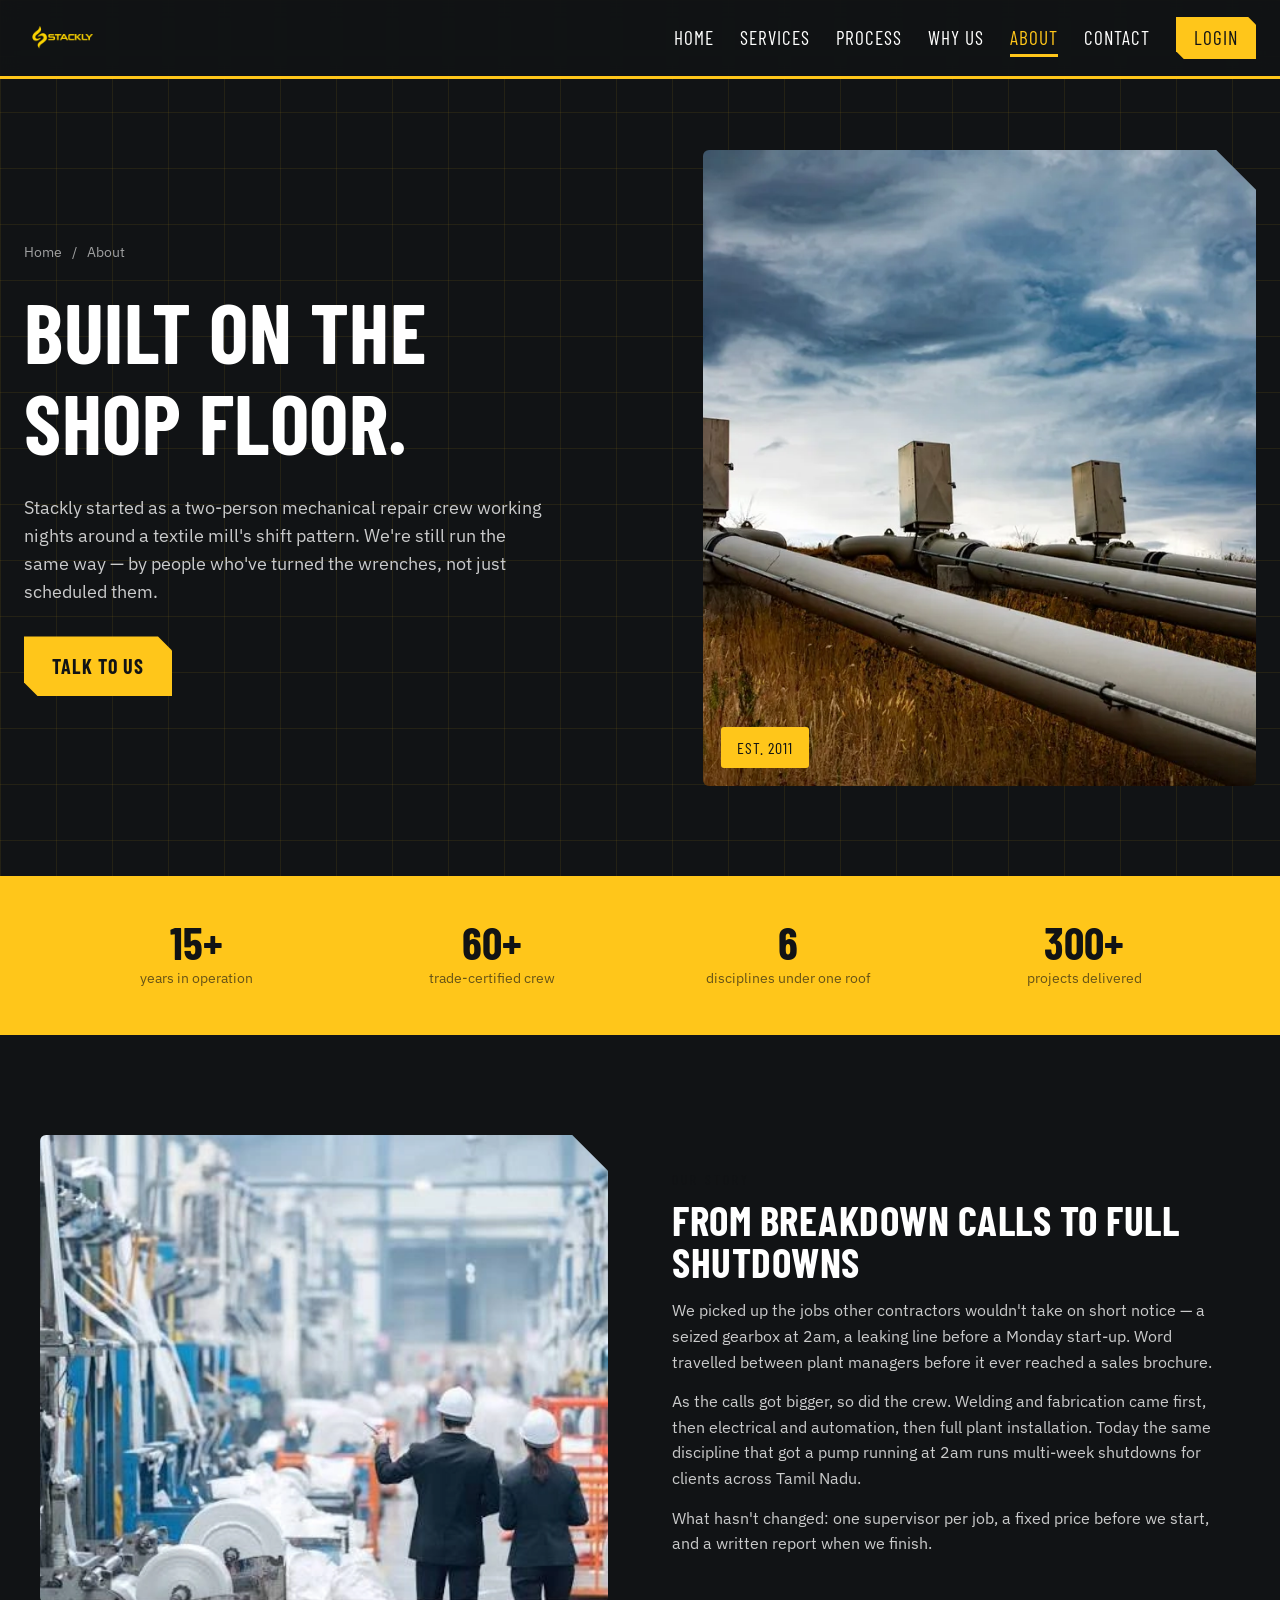
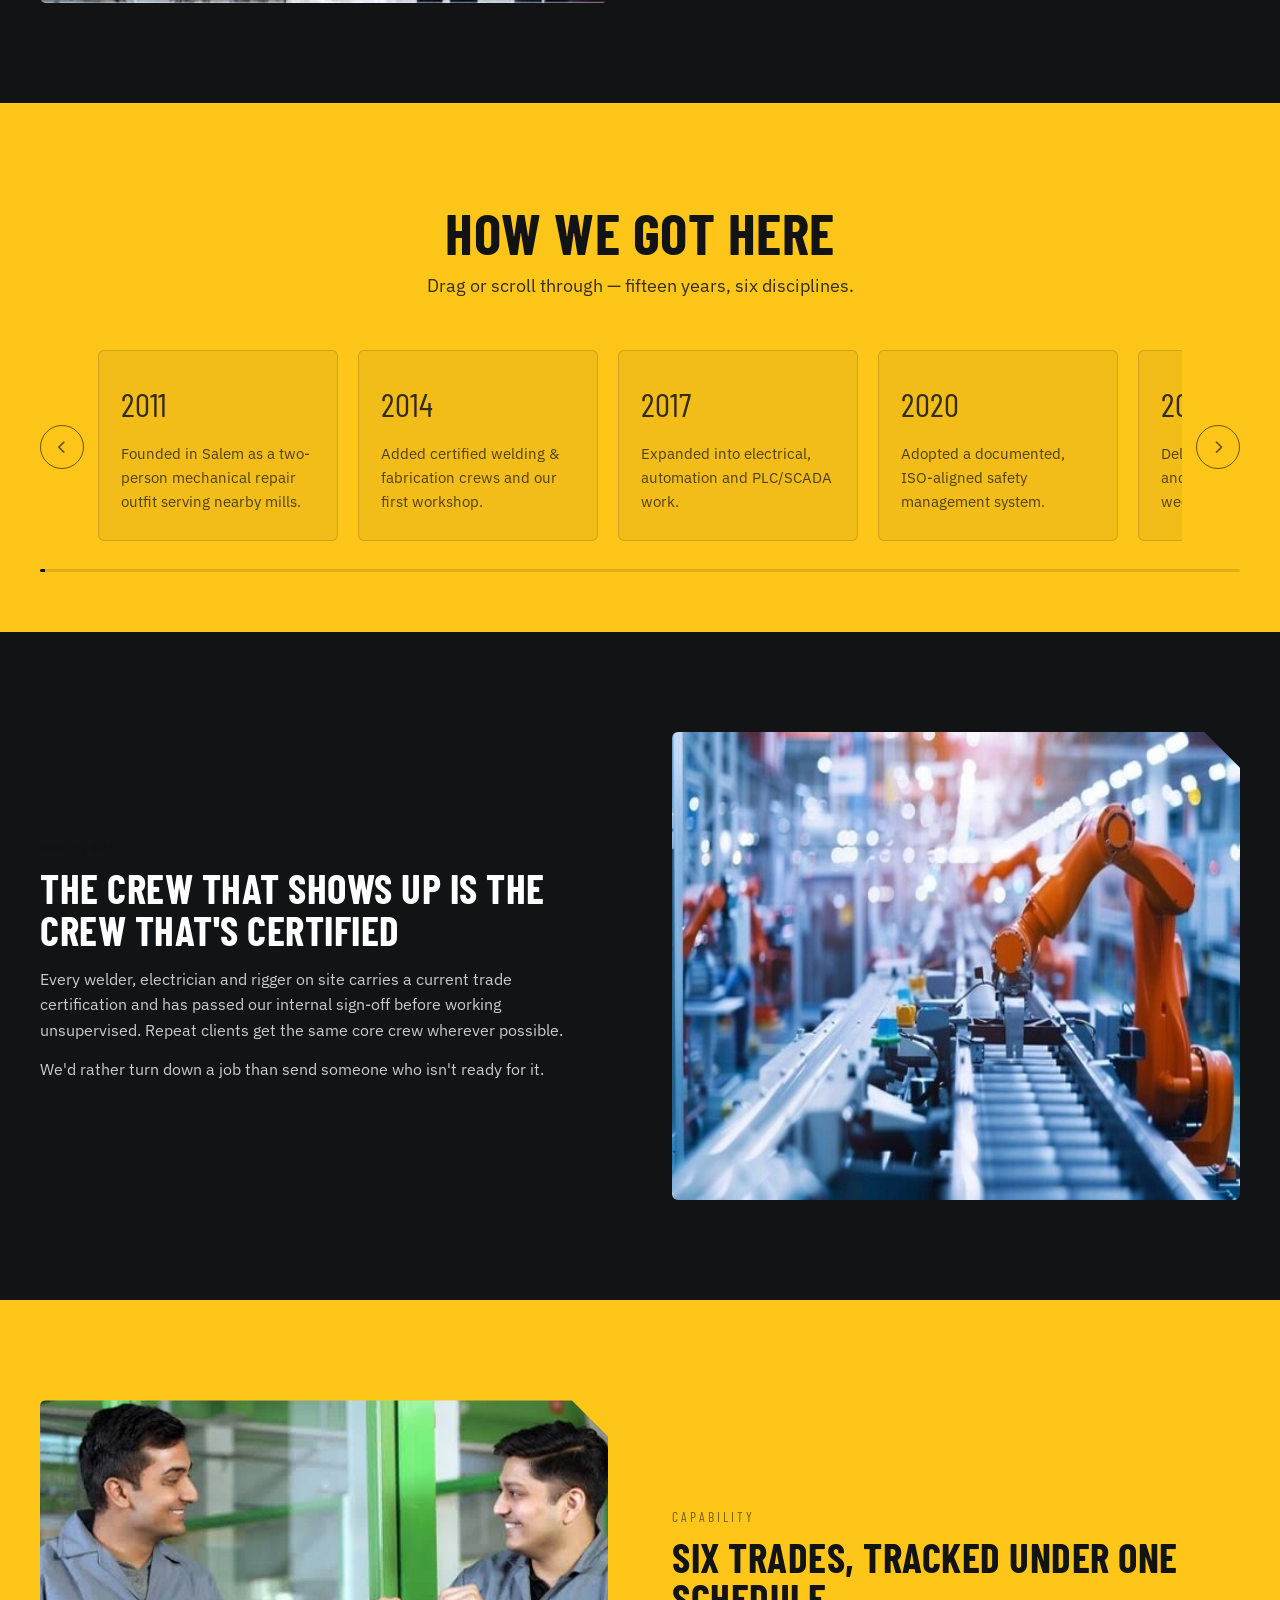
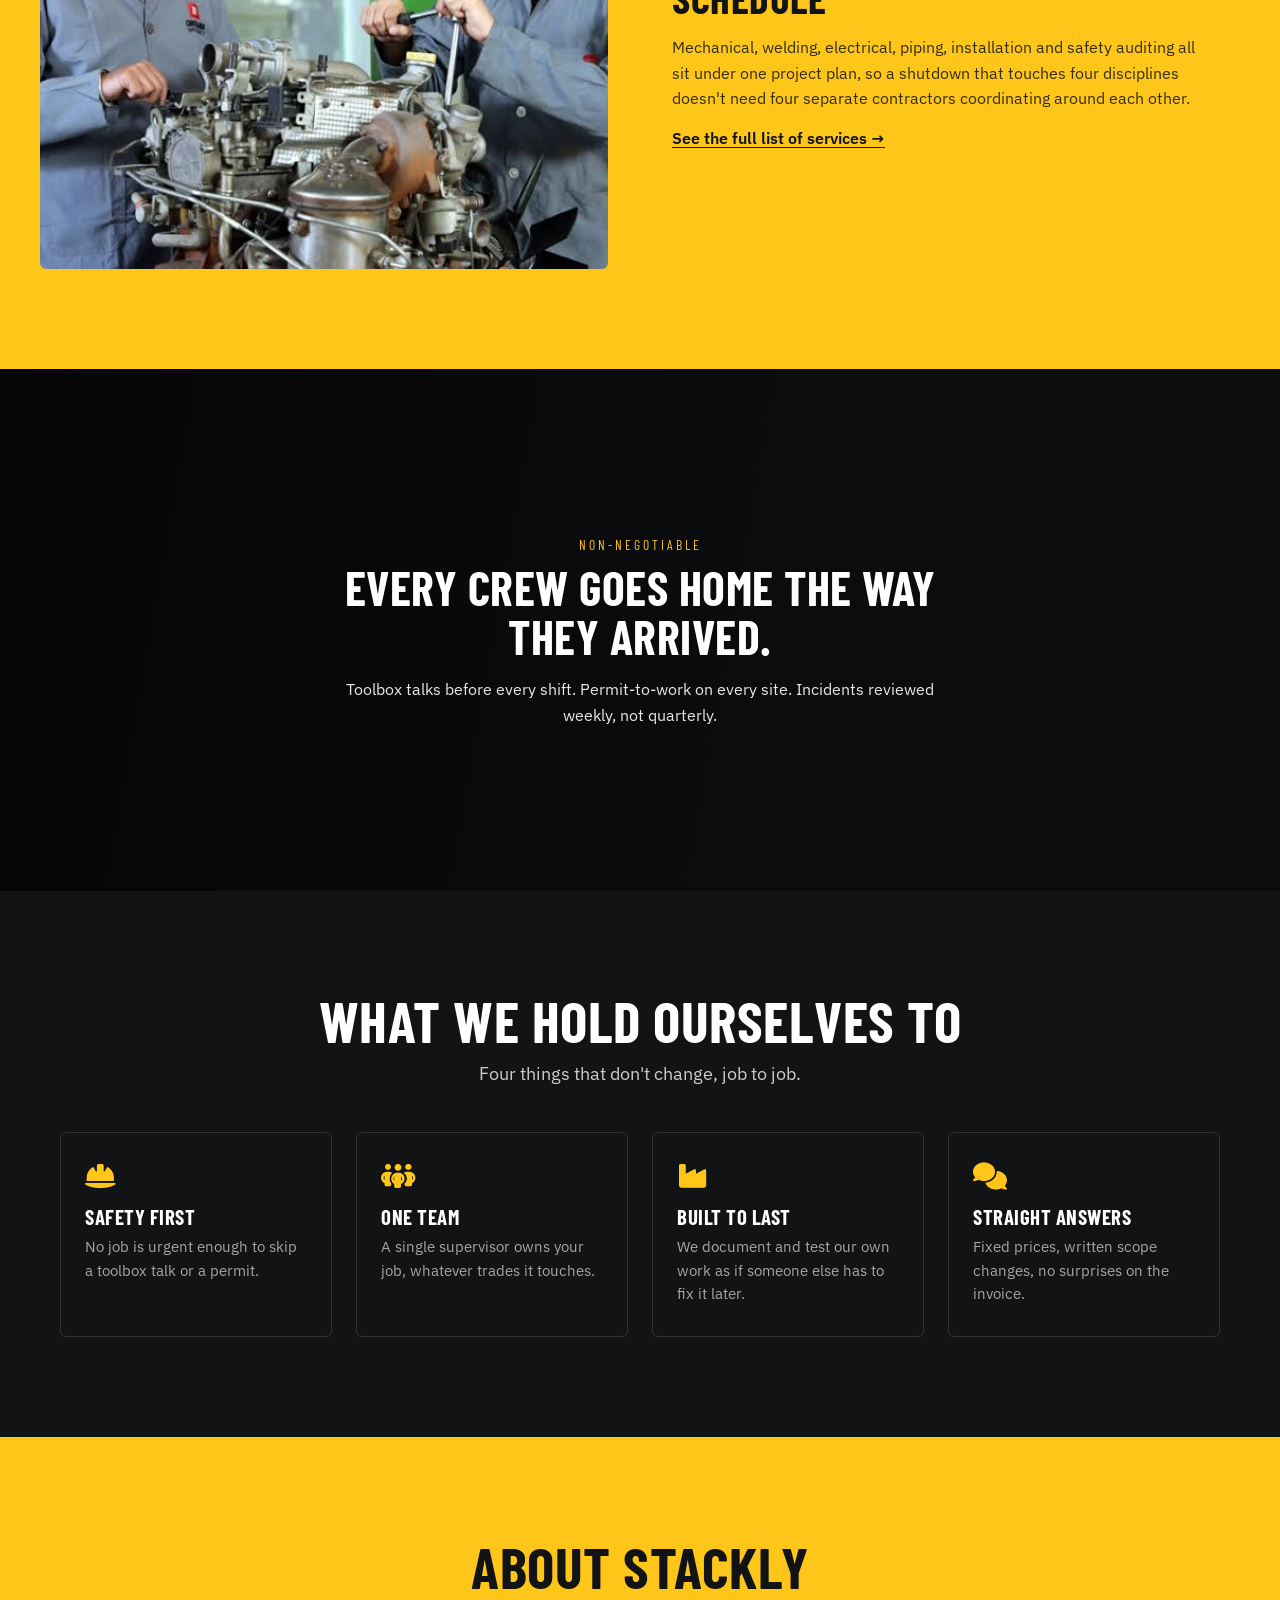
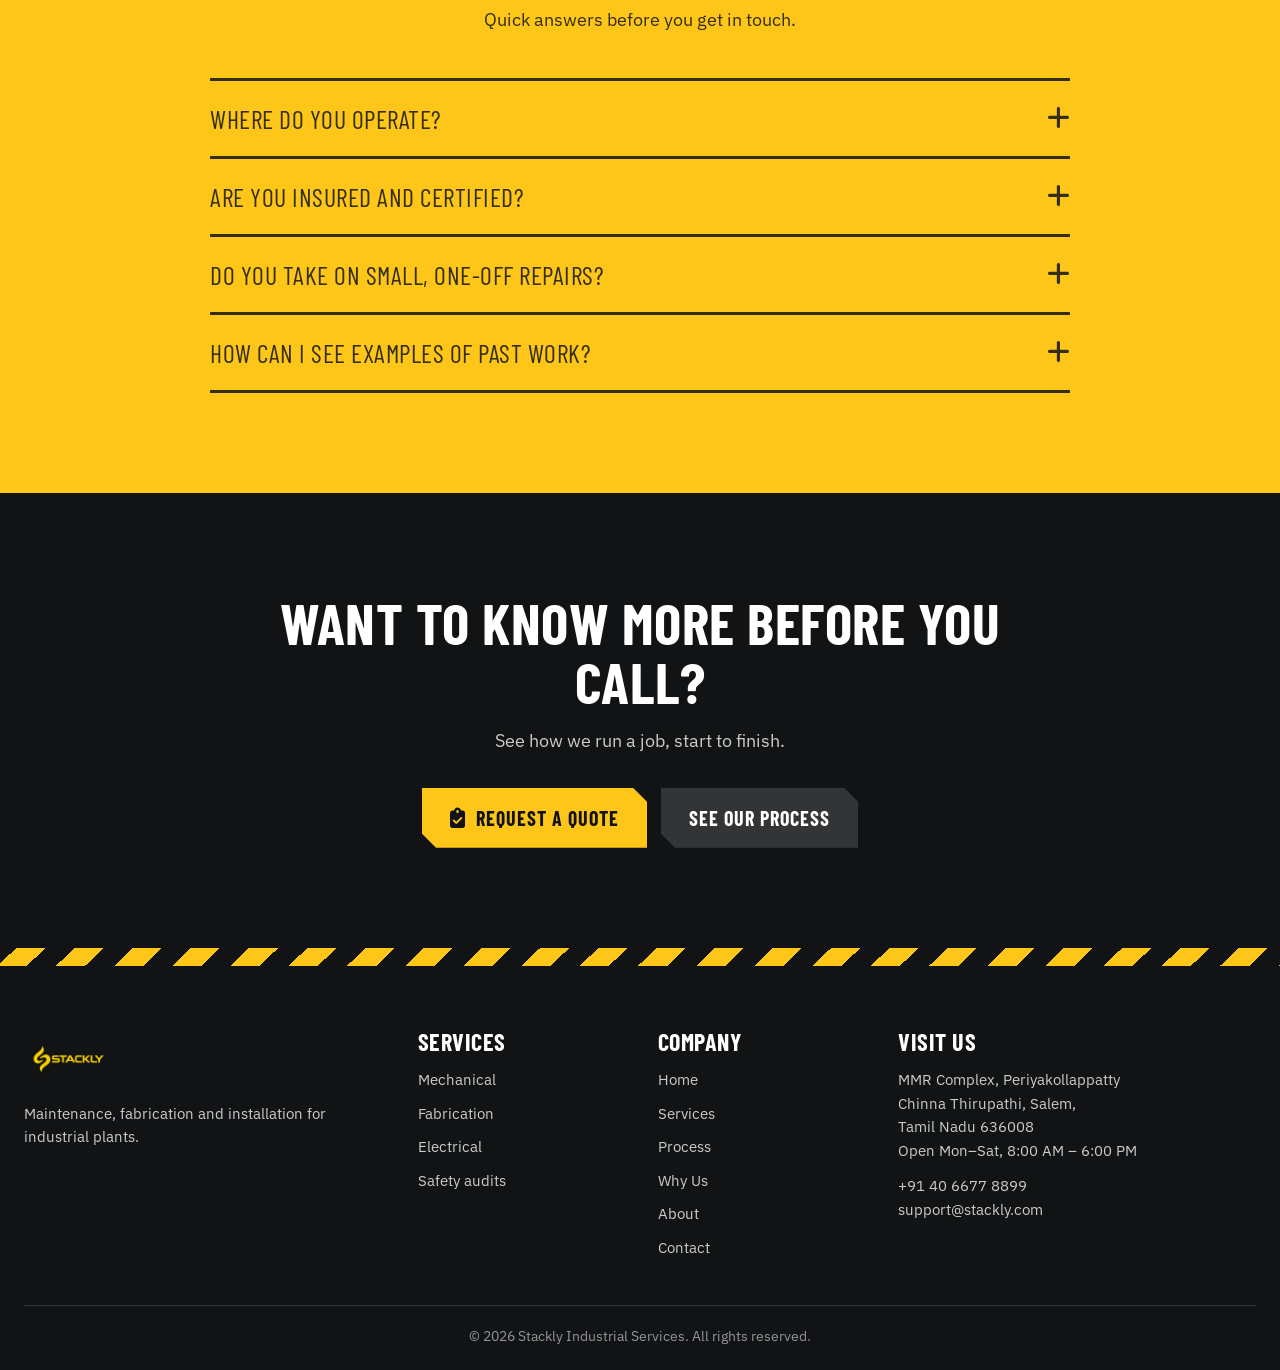
==== html/about.html @ d6cc3e9c "Initial commit" ====
<!DOCTYPE html>
<html lang="en">
<head>
  <meta charset="UTF-8">
  <meta name="viewport" content="width=device-width, initial-scale=1.0, viewport-fit=cover">
  <meta name="theme-color" content="#1B3444">
  <title>About | Stackly Industrial Services</title>
  <link rel="preconnect" href="https://fonts.googleapis.com">
  <link rel="preconnect" href="https://fonts.gstatic.com" crossorigin>
  <link href="https://fonts.googleapis.com/css2?family=Barlow+Condensed:wght@600;700&family=IBM+Plex+Sans:wght@400;500;600&display=swap" rel="stylesheet">
  <link rel="stylesheet" href="https://cdnjs.cloudflare.com/ajax/libs/font-awesome/6.4.0/css/all.min.css">
  <link rel="stylesheet" href="../css/styles.css">
  <link rel="stylesheet" href="../css/about.css">
</head>
<body>

  <header>
    <div class="hdr">
      <a href="../index.html" class="brand"><img src="../assets/logo1.webp" alt="Stackly Industrial Services" class="logo-img"></a>
      <nav id="nav" class="nav">
        <a href="../index.html">Home</a>
        <a href="./services.html">Services</a>
        <a href="./process.html">Process</a>
        <a href="./whyus.html">Why Us</a>
        <a href="./about.html" aria-current="page">About</a>
        <a href="../index.html#contact">Contact</a>
        <a href="./404.html" class="nav-cta">Login</a>
      </nav>
      <button class="menu-toggle" type="button" aria-label="Open menu" aria-expanded="false" aria-controls="nav"><i class="fa-solid fa-bars"></i></button>
    </div>
  </header>

  <section class="ab-hero on-ink">
    <div class="ab-hero-in">
      <div class="ab-hero-text">
        <nav class="crumbs" aria-label="Breadcrumb"><a href="../index.html">Home</a><span aria-hidden="true">/</span><span>About</span></nav>
        <h1><span class="ln"><span>Built on the</span></span><span class="ln"><span>shop floor.</span></span></h1>
        <p>Stackly started as a two-person mechanical repair crew working nights around a textile mill's shift pattern. We're still run the same way &mdash; by people who've turned the wrenches, not just scheduled them.</p>
        <a href="../index.html#contact" class="btn btn-amb">Talk to us</a>
      </div>
      <figure class="ab-hero-fig">
        <img src="../assets/i30.webp" alt="Large industrial pipes under a cloudy sky" loading="lazy" onerror="this.onerror=null;this.classList.add('ill');this.src='../assets/svc-piping.svg'">
        <span class="badge">Est. 2011</span>
      </figure>
    </div>
  </section>

  <section class="ab-stats on-amb">
    <div class="ab-stats-in">
      <div><b data-count="15" data-suffix="+">0</b><span>years in operation</span></div>
      <div><b data-count="60" data-suffix="+">0</b><span>trade-certified crew</span></div>
      <div><b data-count="6">0</b><span>disciplines under one roof</span></div>
      <div><b data-count="300" data-suffix="+">0</b><span>projects delivered</span></div>
    </div>
  </section>

  <section class="ab-story on-ink">
    <div class="story-in">
      <figure class="story-fig">
        <img src="../assets/i31.webp" alt="Technicians repairing industrial machinery" loading="lazy" onerror="this.onerror=null;this.classList.add('ill');this.src='../assets/svc-mechanical.svg'">
      </figure>
      <div class="story-body">
        <span class="eyebrow">Our story</span>
        <h2>From breakdown calls to full shutdowns</h2>
        <p>We picked up the jobs other contractors wouldn't take on short notice &mdash; a seized gearbox at 2am, a leaking line before a Monday start-up. Word travelled between plant managers before it ever reached a sales brochure.</p>
        <p>As the calls got bigger, so did the crew. Welding and fabrication came first, then electrical and automation, then full plant installation. Today the same discipline that got a pump running at 2am runs multi-week shutdowns for clients across Tamil Nadu.</p>
        <p>What hasn't changed: one supervisor per job, a fixed price before we start, and a written report when we finish.</p>
      </div>
    </div>
  </section>

  <section class="ab-timeline on-amb" id="timeline">
    <div class="head"><h2>How we got here</h2><p>Drag or scroll through &mdash; fifteen years, six disciplines.</p></div>
    <div class="tl-wrap">
      <button class="tl-arrow tl-prev" type="button" aria-label="Earlier"><i class="fa-solid fa-chevron-left"></i></button>
      <div class="tl-track" id="tlTrack">
        <div class="tl-card"><span class="tl-year">2011</span><p>Founded in Salem as a two-person mechanical repair outfit serving nearby mills.</p></div>
        <div class="tl-card"><span class="tl-year">2014</span><p>Added certified welding &amp; fabrication crews and our first workshop.</p></div>
        <div class="tl-card"><span class="tl-year">2017</span><p>Expanded into electrical, automation and PLC/SCADA work.</p></div>
        <div class="tl-card"><span class="tl-year">2020</span><p>Adopted a documented, ISO-aligned safety management system.</p></div>
        <div class="tl-card"><span class="tl-year">2023</span><p>Delivered our 250th project and began taking on multi-week shutdowns.</p></div>
        <div class="tl-card tl-now"><span class="tl-year">2026</span><p>Six disciplines, one accountable team, serving plants across Tamil Nadu.</p></div>
      </div>
      <button class="tl-arrow tl-next" type="button" aria-label="Later"><i class="fa-solid fa-chevron-right"></i></button>
    </div>
    <div class="tl-bar"><span id="tlFill"></span></div>
  </section>

  <section class="ab-story rev on-ink">
    <div class="story-in">
      <figure class="story-fig">
        <img src="../assets/i32.webp" alt="Welder working with sparks in a fabrication shop" loading="lazy" onerror="this.onerror=null;this.classList.add('ill');this.src='../assets/svc-welding.svg'">
      </figure>
      <div class="story-body">
        <span class="eyebrow">Our people</span>
        <h2>The crew that shows up is the crew that's certified</h2>
        <p>Every welder, electrician and rigger on site carries a current trade certification and has passed our internal sign-off before working unsupervised. Repeat clients get the same core crew wherever possible.</p>
        <p>We'd rather turn down a job than send someone who isn't ready for it.</p>
      </div>
    </div>
  </section>

  <section class="ab-story on-amb">
    <div class="story-in">
      <figure class="story-fig">
        <img src="../assets/i33.webp" alt="Technician working inside an industrial electrical panel" loading="lazy" onerror="this.onerror=null;this.classList.add('ill');this.src='../assets/svc-electrical.svg'">
      </figure>
      <div class="story-body">
        <span class="eyebrow">Capability</span>
        <h2>Six trades, tracked under one schedule</h2>
        <p>Mechanical, welding, electrical, piping, installation and safety auditing all sit under one project plan, so a shutdown that touches four disciplines doesn't need four separate contractors coordinating around each other.</p>
        <p><a href="./services.html">See the full list of services &rarr;</a></p>
      </div>
    </div>
  </section>

  <section class="ab-banner" style="--bg: url('../assets/i40.webp')">
    <img class="ab-banner-fallback" src="../assets/i34.webp" alt="" onerror="this.onerror=null;this.closest('.ab-banner').classList.add('ill')">
    <i class="fa-solid fa-helmet-safety ab-banner-icon" aria-hidden="true"></i>
    <div class="ab-banner-in">
      <span class="eyebrow">Non-negotiable</span>
      <h2>Every crew goes home the way they arrived.</h2>
      <p>Toolbox talks before every shift. Permit-to-work on every site. Incidents reviewed weekly, not quarterly.</p>
    </div>
  </section>

  <section class="ab-values on-ink">
    <div class="head"><h2>What we hold ourselves to</h2><p>Four things that don't change, job to job.</p></div>
    <div class="values-grid">
      <div class="value"><i class="fa-solid fa-helmet-safety"></i><h3>Safety first</h3><p>No job is urgent enough to skip a toolbox talk or a permit.</p></div>
      <div class="value"><i class="fa-solid fa-people-group"></i><h3>One team</h3><p>A single supervisor owns your job, whatever trades it touches.</p></div>
      <div class="value"><i class="fa-solid fa-industry"></i><h3>Built to last</h3><p>We document and test our own work as if someone else has to fix it later.</p></div>
      <div class="value"><i class="fa-solid fa-comments"></i><h3>Straight answers</h3><p>Fixed prices, written scope changes, no surprises on the invoice.</p></div>
    </div>
  </section>

  <section class="sec on-amb" id="faq">
    <div class="head"><h2>About Stackly</h2><p>Quick answers before you get in touch.</p></div>
    <div class="faq">
      <div class="faq-item"><button type="button" class="faq-q" aria-expanded="false">Where do you operate?<i class="fa-solid fa-plus"></i></button><div class="faq-a"><div><p>We're based in Salem, Tamil Nadu, and regularly serve plants across the surrounding industrial belt.</p></div></div></div>
      <div class="faq-item"><button type="button" class="faq-q" aria-expanded="false">Are you insured and certified?<i class="fa-solid fa-plus"></i></button><div class="faq-a"><div><p>Yes. We carry standard contractor liability cover and can share certifications and insurance documents as part of your vendor approval process.</p></div></div></div>
      <div class="faq-item"><button type="button" class="faq-q" aria-expanded="false">Do you take on small, one-off repairs?<i class="fa-solid fa-plus"></i></button><div class="faq-a"><div><p>Yes &mdash; from a single pump overhaul to a full shutdown, the same assessment-to-handover process applies either way.</p></div></div></div>
      <div class="faq-item"><button type="button" class="faq-q" aria-expanded="false">How can I see examples of past work?<i class="fa-solid fa-plus"></i></button><div class="faq-a"><div><p>Get in touch and we'll walk you through relevant past projects and references for your industry.</p></div></div></div>
    </div>
  </section>

  <section class="sec on-ink cta">
    <div>
      <h2>Want to know more before you call?</h2>
      <p>See how we run a job, start to finish.</p>
      <div class="btns">
        <a href="../index.html#contact" class="btn btn-amb"><i class="fa-solid fa-clipboard-check"></i> Request a quote</a>
        <a href="./process.html" class="btn btn-line">See our process</a>
      </div>
    </div>
  </section>

  <footer class="on-ink">
    <div class="foot">
      <div>
        <a href="../index.html" class="brand"><img src="../assets/logo1.webp" alt="Stackly Industrial Services" class="logo-img"></a>
        <p>Maintenance, fabrication and installation for industrial plants.</p>
      </div>
      <div>
        <h4>Services</h4>
        <ul><li><a href="./services.html#mechanical">Mechanical</a></li><li><a href="./services.html#welding">Fabrication</a></li><li><a href="./services.html#electrical">Electrical</a></li><li><a href="./services.html#safety">Safety audits</a></li></ul>
      </div>
      <div>
        <h4>Company</h4>
        <ul><li><a href="../index.html">Home</a></li><li><a href="./services.html">Services</a></li><li><a href="./process.html">Process</a></li><li><a href="./whyus.html">Why Us</a></li><li><a href="./about.html">About</a></li><li><a href="./contact.html">Contact</a></li></ul>
      </div>
      <div>
        <h4>Visit us</h4>
        <address>MMR Complex, Periyakollappatty<br>Chinna Thirupathi, Salem,<br>Tamil Nadu 636008<br>Open Mon–Sat, 8:00 AM – 6:00 PM</address>
        <p><a href="./404.html">+91 40 6677 8899</a><br><a href="./404.html">support@stackly.com</a></p>
      </div>
    </div>
    <p class="copy">&copy; 2026 Stackly Industrial Services. All rights reserved.</p>
  </footer>

  <script src="../js/about.js"></script>
</body>
</html>
---- css/styles.css ----
/* STACKLY INDUSTRIAL — two colours: graphite + safety yellow.
   Section blocks alternate between them; white/black appear only as tints of these. */
:root{
  --ink:#111315; --amb:#FFC61A;
  --font-h:'Barlow Condensed',sans-serif; --font-b:'IBM Plex Sans',sans-serif;
  --pad-y:100px; --pad-x:24px; --ease:cubic-bezier(.2,.7,.2,1);
}
*{margin:0;padding:0;box-sizing:border-box}
html{scroll-behavior:smooth;overflow-x:clip;scroll-padding-top:80px}
body{font-family:var(--font-b);background:var(--ink);color:#fff;line-height:1.6;overflow-x:clip}
body.loading,body.nav-open{overflow:hidden}
a{color:inherit;text-decoration:none}ul{list-style:none}
img,svg{max-width:100%}
:focus-visible{outline:3px solid var(--amb);outline-offset:3px}

/* Block themes */
.on-ink{background:var(--ink);color:rgba(255,255,255,.78)}
.on-amb{background:var(--amb);color:rgba(17,19,21,.85)}
.on-ink h1,.on-ink h2,.on-ink h3{color:#fff}
.on-amb h1,.on-amb h2,.on-amb h3{color:var(--ink)}
/* Blueprint grid on dark blocks */
.on-ink.hero,#process,#about{
  background-image:linear-gradient(rgba(255,198,26,.07) 1px,transparent 1px),linear-gradient(90deg,rgba(255,198,26,.07) 1px,transparent 1px);
  background-size:56px 56px}

h1,h2,h3,h4{font-family:var(--font-h);font-weight:700;line-height:1.02;text-transform:uppercase;letter-spacing:.5px}
h2{font-size:clamp(2.2rem,6vw,3.6rem)}
h3{font-size:1.7rem}

.btns{display:flex;flex-wrap:wrap;gap:14px}
.btn{display:inline-flex;align-items:center;gap:10px;padding:14px 28px;font-family:var(--font-h);font-size:1.25rem;font-weight:700;text-transform:uppercase;letter-spacing:1px;cursor:pointer;
  clip-path:polygon(0 0,calc(100% - 14px) 0,100% 14px,100% 100%,14px 100%,0 calc(100% - 14px));transition:transform .25s var(--ease),background .25s,color .25s}
.btn:hover{transform:translateY(-3px)}
.btn-amb{background:var(--amb);color:var(--ink)}
.btn-amb:hover{background:#fff}
.btn-line{background:rgba(255,255,255,.14);color:#fff}
.btn-line:hover{background:rgba(255,255,255,.26)}
.btn-ink{background:var(--ink);color:var(--amb)}
.btn-line-ink{background:rgba(17,19,21,.12);color:var(--ink)}
.btn-line-ink:hover{background:rgba(17,19,21,.22)}

/* Preloader: gauge fills to 100 */
#preloader{position:fixed;inset:0;z-index:9999;background:var(--ink);display:grid;place-items:center;transition:clip-path .8s var(--ease);clip-path:inset(0 0 0 0)}
#preloader.done{clip-path:inset(0 0 100% 0)}
.pl-box{width:min(320px,80vw);text-align:left}
.pl-count{font-family:var(--font-h);font-size:5rem;line-height:1;color:var(--amb)}
.pl-bar{height:8px;background:repeating-linear-gradient(-45deg,rgba(255,198,26,.25) 0 8px,transparent 8px 16px);margin:8px 0 14px}
.pl-bar span{display:block;height:100%;width:0;background:var(--amb)}
.pl-box p{font-size:.9rem;color:rgba(255,255,255,.6)}

/* Header */
header{position:fixed;top:0;left:0;width:100%;z-index:1000;background:rgba(17,19,21,.9);backdrop-filter:blur(10px);border-bottom:3px solid var(--amb);transition:box-shadow .3s}
header.scrolled{box-shadow:0 8px 30px rgba(0,0,0,.5)}
.hdr{max-width:1280px;margin:0 auto;padding:12px var(--pad-x);display:flex;align-items:center;justify-content:space-between;gap:16px}
.brand{font-family:var(--font-h);font-size:1.9rem;font-weight:700;text-transform:uppercase;letter-spacing:1px;color:#fff;position:relative;z-index:2}
.brand i{color:var(--amb);margin-right:6px}.brand b{color:var(--amb);font-weight:700}
.logo-img{display:block;height:52px;width:auto;max-width:180px;object-fit:contain}
footer .logo-img{height:60px}
.on-ink .card{background:rgba(255,255,255,.05);border:1px solid rgba(255,198,26,.25)}
.nav{display:flex;align-items:center;gap:26px}
.nav a{font-family:var(--font-h);font-size:1.2rem;text-transform:uppercase;letter-spacing:1px;position:relative}
.nav a:not(.nav-cta)::after{content:'';position:absolute;left:0;bottom:-4px;height:3px;width:100%;background:var(--amb);transform:scaleX(0);transform-origin:left;transition:transform .3s var(--ease)}
.nav a:not(.nav-cta):hover::after{transform:scaleX(1)}
.nav-cta{background:var(--amb);color:var(--ink);padding:6px 18px;clip-path:polygon(0 0,calc(100% - 8px) 0,100% 8px,100% 100%,8px 100%,0 calc(100% - 8px))}
.menu-toggle{display:none;width:46px;height:46px;background:none;border:2px solid var(--amb);color:var(--amb);font-size:1.4rem;cursor:pointer;position:relative;z-index:2}
#bar{position:fixed;top:0;left:0;height:3px;width:100%;background:#fff;transform:scaleX(0);transform-origin:left;z-index:1001}

/* Hero */
.hero{min-height:100vh;display:flex;align-items:center;padding:110px var(--pad-x) 70px;position:relative;overflow:hidden}
.hero::before{content:'';position:absolute;inset:0;background:radial-gradient(420px circle at var(--mx,70%) var(--my,40%),rgba(255,198,26,.16),transparent 70%);pointer-events:none}
.hero-in{position:relative;max-width:1280px;width:100%;margin:0 auto;display:grid;grid-template-columns:1.15fr .85fr;gap:50px;align-items:center}
.hero h1{font-size:clamp(3.2rem,9vw,6.4rem);margin-bottom:22px}
.hero h1 em{font-style:normal;background:var(--amb);color:var(--ink);padding:0 .14em;box-decoration-break:clone;-webkit-box-decoration-break:clone}
.hero p{max-width:520px;font-size:1.1rem;margin-bottom:32px}
.hero-stats,.stat-panel{display:grid;grid-template-columns:repeat(3,1fr);gap:20px}
.hero-stats{margin-top:48px;padding-top:24px;border-top:1px solid rgba(255,255,255,.18);max-width:520px}
.hero-stats b,.stat-panel b{display:block;font-family:var(--font-h);font-size:2.6rem;line-height:1;color:var(--amb)}
.hero-stats span,.stat-panel span{font-size:.85rem}

/* Gears */
.gear-wrap{position:relative;width:min(100%,420px);aspect-ratio:1;margin:0 auto}
.gear{position:absolute;fill:none;stroke:var(--amb)}
.gear-a{width:82%;left:0;top:6%;animation:spin 40s linear infinite}
.gear-b{width:42%;right:0;bottom:4%;animation:spin 20s linear infinite reverse}
.teeth{stroke-width:24;stroke-dasharray:11.78 11.78}.t2{stroke-width:14;stroke-dasharray:5.8 5.8}
.body{stroke-width:6}.hub{stroke-width:6;fill:var(--ink)}
.gear-tag{position:absolute;left:50%;top:42%;transform:translateX(-62%);font-family:var(--font-h);font-size:1.4rem;line-height:1.1;text-transform:uppercase;text-align:center;background:var(--ink);padding:8px 14px;border:2px solid var(--amb);color:#fff}
@keyframes spin{to{transform:rotate(360deg)}}

/* Hazard divider + ticker */
.hazard{height:18px;background:repeating-linear-gradient(-45deg,var(--amb) 0 20px,var(--ink) 20px 40px)}
.ticker{overflow:hidden;border-bottom:1px solid rgba(255,198,26,.3);padding:16px 0}
.ticker-track{display:flex;width:max-content;animation:tick 32s linear infinite}
.ticker-track span{font-family:var(--font-h);font-size:1.6rem;text-transform:uppercase;letter-spacing:2px;padding:0 34px;color:rgba(255,255,255,.7);white-space:nowrap}
.ticker-track span::after{content:'';display:inline-block;width:10px;height:10px;background:var(--amb);margin-left:68px;transform:rotate(45deg)}
.ticker:hover .ticker-track{animation-play-state:paused}
@keyframes tick{to{transform:translateX(-50%)}}

/* Sections */
.sec{padding:var(--pad-y) var(--pad-x)}
.head{max-width:1280px;margin:0 auto 50px}
.head p{font-size:1.1rem;margin-top:10px}
.grid{max-width:1280px;margin:0 auto;display:grid;gap:26px}
.g3{grid-template-columns:repeat(3,1fr)}.g4{grid-template-columns:repeat(4,1fr)}.g2{grid-template-columns:repeat(2,1fr)}

/* Service cards: graphite tiles on yellow, yellow sweep on hover */
.card{background:var(--ink);color:rgba(255,255,255,.75);padding:36px 30px;position:relative;overflow:hidden;
  clip-path:polygon(0 0,calc(100% - 28px) 0,100% 28px,100% 100%,0 100%);transition:transform .35s var(--ease)}
.card::before{content:'';position:absolute;inset:0;background:var(--amb);transform:translateY(101%);transition:transform .45s var(--ease)}
.card>*{position:relative}
.card i{font-size:2.2rem;color:var(--amb);margin-bottom:18px;display:block;transition:color .3s}
.card h3{color:#fff;margin-bottom:10px;transition:color .3s}
.card p{transition:color .3s}
.card:hover{transform:translateY(-6px)}
.card:hover::before{transform:translateY(0)}
.card:hover i,.card:hover h3,.card:hover p{color:var(--ink)}

/* Process */
.step{border-left:4px solid var(--amb);padding:4px 0 4px 22px}
.step span{font-family:var(--font-h);font-size:4rem;line-height:1;color:var(--amb);display:block}
.step h3{margin:6px 0 8px}

/* Why */
.why-item{display:flex;gap:20px;align-items:flex-start;padding:26px 0 6px;border-top:4px solid var(--ink)}
.why-item i{font-size:2rem;width:52px;height:52px;flex-shrink:0;display:grid;place-items:center;background:var(--ink);color:var(--amb)}
.why-item h3{margin-bottom:6px}
.why-item i{transition:background .3s,color .3s,box-shadow .3s}.why-item:hover i{background:transparent;color:var(--ink);box-shadow:inset 0 0 0 3px var(--ink)}
.why.g2{column-gap:56px;row-gap:34px}

/* About */
.about{max-width:1280px;margin:0 auto;display:grid;grid-template-columns:1.2fr .8fr;gap:60px;align-items:center}
.about h2{margin-bottom:20px}.about .lead{font-size:1.2rem;color:#fff;margin-bottom:14px}
.stat-panel{grid-template-columns:1fr;background:var(--amb);color:var(--ink);padding:34px;gap:24px;clip-path:polygon(0 0,calc(100% - 30px) 0,100% 30px,100% 100%,0 100%)}
.stat-panel b{color:var(--ink);font-size:3.4rem}.stat-panel span{color:rgba(17,19,21,.8)}

/* CTA */
.cta{text-align:center;position:relative}
.cta::before{content:'';position:absolute;inset:0;background:repeating-linear-gradient(-45deg,rgba(17,19,21,.05) 0 2px,transparent 2px 18px);pointer-events:none}
.cta>div{position:relative;max-width:760px;margin:0 auto}
.cta p{font-size:1.15rem;margin:16px 0 32px}.cta .btns{justify-content:center}

/* Footer */
footer{border-top:18px solid transparent;border-image:repeating-linear-gradient(-45deg,var(--amb) 0 20px,var(--ink) 20px 40px) 18;padding:64px var(--pad-x) 22px}
.foot{max-width:1280px;margin:0 auto 36px;display:grid;grid-template-columns:1.4fr .8fr .8fr 1.4fr;gap:36px}
.foot h4{font-size:1.5rem;color:#fff;margin-bottom:14px}
.foot p,.foot li,.foot address{font-size:.92rem;font-style:normal;margin-top:12px}
.foot li{margin:0 0 10px}.foot a:hover{color:var(--amb)}
.copy{max-width:1280px;margin:0 auto;padding-top:20px;border-top:1px solid rgba(255,255,255,.14);text-align:center;font-size:.85rem;color:rgba(255,255,255,.55)}

/* Reveal: a clean wipe-up, staggered by JS via --d */
.js .rv{opacity:0;transform:translateY(34px);transition:opacity .7s var(--ease) var(--d,0s),transform .7s var(--ease) var(--d,0s)}
.js .rv.in{opacity:1;transform:none}

@media(max-width:1000px){
  :root{--pad-y:76px;--pad-x:20px}
  .menu-toggle{display:inline-grid;place-items:center}
  .nav{display:none}
  .nav.open{display:flex;flex-direction:column;justify-content:center;position:fixed;inset:0;height:100dvh;background:var(--ink);gap:18px;z-index:1}
  .nav.open a{font-size:2rem}
  .hero-in,.about{grid-template-columns:1fr}
  .g3,.g4{grid-template-columns:repeat(2,1fr)}
  .foot{grid-template-columns:1fr 1fr}
}
@media(max-width:640px){
  :root{--pad-y:60px}
  .g3,.g4,.g2,.foot{grid-template-columns:1fr}
  .btn{width:100%;justify-content:center}
  .hero-stats{gap:10px}.hero-stats b{font-size:2rem}
  .why-item{flex-direction:column}
  .logo-img{height:44px}
}
@media(prefers-reduced-motion:reduce){
  .gear,.ticker-track{animation:none}
  .js .rv{opacity:1;transform:none;transition:none}
  #preloader{transition:none}
}

/* ---- Card pictures: greyscale in rest state, full tone on hover ---- */
.card-img{display:block;width:calc(100% + 60px);height:180px;margin:-36px -30px 24px;object-fit:cover;background:rgba(255,255,255,.06);filter:grayscale(1) contrast(1.05);transition:filter .4s}
.card-img.ill,.card:hover .card-img{filter:none}

/* ---- Mobile / tablet hardening ---- */
header{padding-top:env(safe-area-inset-top,0px)}
/* backdrop-filter would trap the fixed full-screen menu inside the header, so drop it while the menu is open */
body.nav-open header{backdrop-filter:none;-webkit-backdrop-filter:none;background:var(--ink)}
.hero-in>*,.about>*,.why-item>*{min-width:0}
.hero{min-height:100vh;min-height:100svh}
.why-item p{overflow-wrap:anywhere}

@media(max-width:1000px){
  .hero{min-height:auto}
  .gear-wrap{width:min(100%,340px)}
  .why.g2{grid-template-columns:1fr}
  .about{gap:40px}
}
@media(max-width:640px){
  .head{margin-bottom:34px}
  h3{font-size:1.55rem}
  .card{padding:28px 22px}
  .card-img{width:calc(100% + 44px);margin:-28px -22px 20px;height:160px}
  .why-item{flex-direction:row;gap:16px;padding:20px}
  .why-item i{width:44px;height:44px;font-size:1.4rem}
  .why-item h3{font-size:1.45rem}
  .gear-tag{font-size:1.1rem;padding:6px 10px}
  .stat-panel{padding:26px 22px}
  .stat-panel b{font-size:2.8rem}
  .nav.open a{font-size:1.8rem}
  .foot{gap:28px}
  .copy{font-size:.8rem}
}
@media(max-width:400px){
  :root{--pad-x:16px}
  .hero-stats b{font-size:1.65rem}
  .hero-stats span{font-size:.75rem}
  .btn{padding:13px 18px;font-size:1.15rem}
}

/* ---- Preloader logo ---- */
.pl-box{text-align:center}
.pl-logo{display:block;margin:0 auto 24px;height:76px;width:auto;max-width:80%;object-fit:contain}

/* ---- Centre-aligned content on tablet/mobile ---- */
@media(max-width:1000px){
  .hero-in,.about{text-align:center}
  .hero p{margin-left:auto;margin-right:auto}
  .hero .btns{justify-content:center}
  .hero-stats{margin-left:auto;margin-right:auto}
  .about .lead,.about p{margin-left:auto;margin-right:auto;max-width:640px}
}
@media(max-width:640px){
  .pl-logo{height:60px}
  .head{text-align:center}
  .btns{justify-content:center}
  .card,.step,.stat-panel,.hero-stats>div{text-align:center}
  .step{border-left:0;border-top:4px solid var(--amb);padding:16px 0 0}
  .why-item{flex-direction:column;align-items:center;text-align:center}
  .foot{text-align:center;justify-items:center}
  .foot .brand{display:block}
  .foot .logo-img{margin:0 auto}
  .foot address{margin-left:auto;margin-right:auto}
}
---- css/about.css ----
/* ABOUT PAGE — builds on styles.css (same colours, fonts, header/footer) */
:root{--ab-acc:var(--acc,var(--amb,#A5DCD0));--ab-ink:var(--ink,#1B3444);--hh:79px}
html{scroll-padding-top:110px}
.nav a[aria-current]{color:var(--ab-acc)}
.nav a[aria-current]::after{transform:scaleX(1)}

/* Hero — split, image right with a founding-year badge */
.ab-hero{padding:150px var(--pad-x) 90px;background-image:linear-gradient(color-mix(in srgb,var(--ab-acc) 8%,transparent) 1px,transparent 1px),linear-gradient(90deg,color-mix(in srgb,var(--ab-acc) 8%,transparent) 1px,transparent 1px);background-size:56px 56px}
.ab-hero-in{max-width:1280px;margin:0 auto;display:grid;grid-template-columns:1fr .9fr;gap:64px;align-items:center}
.crumbs{display:flex;gap:10px;font-size:.9rem;margin-bottom:26px;color:rgba(255,255,255,.6)}
.crumbs a:hover{color:var(--ab-acc)}
.ab-hero h1{font-size:clamp(2.8rem,6.5vw,5.2rem);margin-bottom:22px}
.ln{display:block;overflow:hidden;padding-bottom:.08em}
.ln>span{display:block;transform:translateY(108%);animation:up .9s var(--ease) forwards}
.ln:nth-child(2)>span{animation-delay:.14s}
@keyframes up{to{transform:none}}
.ab-hero p{max-width:520px;font-size:1.1rem;margin-bottom:30px}
.ab-hero-fig{position:relative;aspect-ratio:4/4.6;border-radius:6px;overflow:hidden;clip-path:polygon(0 0,calc(100% - 40px) 0,100% 40px,100% 100%,0 100%);opacity:0;transform:translateY(24px) scale(.97);animation:figIn 1s .2s var(--ease) forwards}
@keyframes figIn{to{opacity:1;transform:none}}
.ab-hero-fig img{position:absolute;inset:0;width:100%;height:100%;object-fit:cover}
.ab-hero-fig img.ill{object-fit:contain;padding:16%;background:var(--ab-ink)}
.ab-hero-fig .badge{position:absolute;left:18px;bottom:18px;background:var(--ab-acc);color:var(--ab-ink);font-family:var(--font-h);font-size:1rem;letter-spacing:1px;padding:8px 16px;border-radius:3px;text-transform:uppercase}

/* Stat strip */
.ab-stats{padding:44px var(--pad-x)}
.ab-stats-in{max-width:1160px;margin:0 auto;display:grid;grid-template-columns:repeat(4,1fr);gap:24px;text-align:center}
.ab-stats-in b{display:block;font-family:var(--font-h);font-size:clamp(2rem,4vw,2.8rem);color:var(--ab-ink);line-height:1}
.ab-stats-in span{font-size:.85rem;opacity:.75}

/* Story blocks (alternating image / text) */
.ab-story{padding:var(--pad-y) var(--pad-x);overflow:hidden}
.story-in{max-width:1200px;margin:0 auto;display:grid;grid-template-columns:1fr 1fr;gap:64px;align-items:center}
.ab-story.rev .story-fig{order:2}
.story-fig{position:relative;aspect-ratio:4/3.3;border-radius:6px;overflow:hidden;clip-path:polygon(0 0,calc(100% - 36px) 0,100% 36px,100% 100%,0 100%);opacity:0;transform:translateY(26px)}
.story-fig img{position:absolute;inset:0;width:100%;height:100%;object-fit:cover}
.story-fig img.ill{object-fit:contain;padding:16%;background:var(--ab-ink)}
.story-body{min-width:0;opacity:0;transform:translateY(26px)}
.ab-story.in .story-fig,.ab-story.in .story-body{opacity:1;transform:none;transition:opacity .8s var(--ease),transform .8s var(--ease)}
.ab-story.in .story-body{transition-delay:.1s}
.eyebrow{display:inline-block;font-family:var(--font-h);font-size:.85rem;letter-spacing:3px;text-transform:uppercase;color:var(--ab-ink);opacity:.6;margin-bottom:8px}
.story-body h2{font-size:clamp(1.8rem,3.2vw,2.6rem);margin-bottom:16px}
.story-body p{max-width:54ch;margin-bottom:14px}
.story-body a{color:var(--ab-ink);font-weight:600;text-decoration:underline;text-underline-offset:3px}

/* Horizontal, draggable milestone timeline */
.ab-timeline{padding:var(--pad-y) var(--pad-x) 60px}
.head{max-width:900px;margin:0 auto 44px;text-align:center}
.tl-wrap{position:relative;max-width:1200px;margin:0 auto;display:flex;align-items:center;gap:14px}
.tl-track{display:flex;gap:20px;overflow-x:auto;scroll-snap-type:x mandatory;scrollbar-width:none;padding:6px 2px 10px;cursor:grab}
.tl-track::-webkit-scrollbar{display:none}
.tl-track.grabbing{cursor:grabbing}
.tl-card{flex:0 0 240px;scroll-snap-align:start;background:color-mix(in srgb,currentColor 6%,transparent);border:1px solid color-mix(in srgb,currentColor 18%,transparent);border-radius:6px;padding:26px 22px}
.tl-card.tl-now{background:var(--ab-ink);color:var(--ab-acc);border-color:var(--ab-ink)}
.tl-year{display:block;font-family:var(--font-h);font-size:2.1rem;margin-bottom:10px}
.tl-card p{font-size:.95rem;opacity:.85}
.tl-arrow{flex:0 0 auto;width:44px;height:44px;border-radius:50%;border:1px solid currentColor;background:none;color:inherit;display:grid;place-items:center;cursor:pointer;opacity:.75;transition:opacity .25s,transform .25s}
.tl-arrow:hover{opacity:1;transform:scale(1.06)}
.tl-bar{max-width:1200px;margin:18px auto 0;height:3px;background:color-mix(in srgb,currentColor 15%,transparent);border-radius:3px;overflow:hidden}
.tl-bar span{display:block;height:100%;width:0%;background:var(--ab-ink)}

/* Full-bleed safety banner */
.ab-banner{position:relative;min-height:58vh;display:flex;align-items:center;background-image:var(--bg);background-size:cover;background-position:center;background-attachment:fixed;color:#fff;overflow:hidden}
.ab-banner-fallback{position:absolute;width:1px;height:1px;opacity:0;pointer-events:none}
.ab-banner::before{content:'';position:absolute;inset:0;background:linear-gradient(100deg,rgba(0,0,0,.72),rgba(0,0,0,.35) 60%)}
.ab-banner.ill{background-image:none;background-color:var(--ab-ink)}
.ab-banner-icon{display:none;position:absolute;right:6%;top:50%;transform:translateY(-50%);font-size:min(24vw,14rem);color:rgba(255,255,255,.06)}
.ab-banner.ill .ab-banner-icon{display:block}
.ab-banner-in{position:relative;z-index:1;max-width:640px;margin:0 auto;padding:70px var(--pad-x);text-align:center}
.ab-banner .eyebrow{color:var(--ab-acc);opacity:1}
.ab-banner-in h2{font-size:clamp(2rem,4vw,3rem);margin-bottom:16px}
.ab-banner-in p{opacity:.9}

/* Values grid */
.ab-values{padding:var(--pad-y) var(--pad-x)}
.values-grid{max-width:1160px;margin:0 auto;display:grid;grid-template-columns:repeat(4,1fr);gap:24px}
.value{padding:30px 24px;border:1px solid color-mix(in srgb,currentColor 18%,transparent);border-radius:6px}
.value i{font-size:1.7rem;color:var(--ab-acc);margin-bottom:16px}
.value h3{font-size:1.3rem;margin-bottom:8px}
.value p{font-size:.92rem;opacity:.8}

/* FAQ accordion */
.faq{max-width:860px;margin:0 auto}
.faq-item{border-top:3px solid currentColor}
.faq-item:last-child{border-bottom:3px solid currentColor}
.faq-q{width:100%;display:flex;justify-content:space-between;align-items:center;gap:16px;padding:22px 0;background:none;border:0;color:inherit;font-family:var(--font-h);font-size:1.6rem;letter-spacing:.5px;text-transform:uppercase;text-align:left;cursor:pointer}
.faq-q i{flex-shrink:0;transition:transform .35s var(--ease)}
.faq-item.open .faq-q i{transform:rotate(135deg)}
.faq-a{display:grid;grid-template-rows:0fr;transition:grid-template-rows .4s var(--ease)}
.faq-a>div{overflow:hidden}
.faq-a p{padding:0 0 24px;max-width:62ch}
.faq-item.open .faq-a{grid-template-rows:1fr}

@media(max-width:1000px){
  .ab-hero-in{grid-template-columns:1fr;gap:36px}
  .ab-hero-fig{max-width:420px;margin:0 auto;aspect-ratio:4/3.2}
  .story-in{grid-template-columns:1fr;gap:32px}
  .ab-story.rev .story-fig{order:0}
  .story-fig{max-width:520px;margin:0 auto;width:100%}
  .values-grid{grid-template-columns:repeat(2,1fr)}
  .ab-banner{background-attachment:scroll}
}
@media(max-width:640px){
  .ab-hero{padding:112px var(--pad-x) 56px;text-align:center}
  .crumbs{justify-content:center}
  .ab-hero p{margin:0 auto 26px}
  .ab-stats-in{grid-template-columns:repeat(2,1fr);gap:28px 20px}
  .story-body{text-align:center}
  .story-body p{margin-left:auto;margin-right:auto}
  .tl-card{flex-basis:210px}
  .values-grid{grid-template-columns:1fr}
  .faq-q{font-size:1.3rem;padding:18px 0}
}
@media(prefers-reduced-motion:reduce){
  .ln>span{animation:none;transform:none}
  .ab-hero-fig,.story-fig,.story-body{opacity:1;transform:none;transition:none;animation:none}
  .ab-banner{background-attachment:scroll}
}
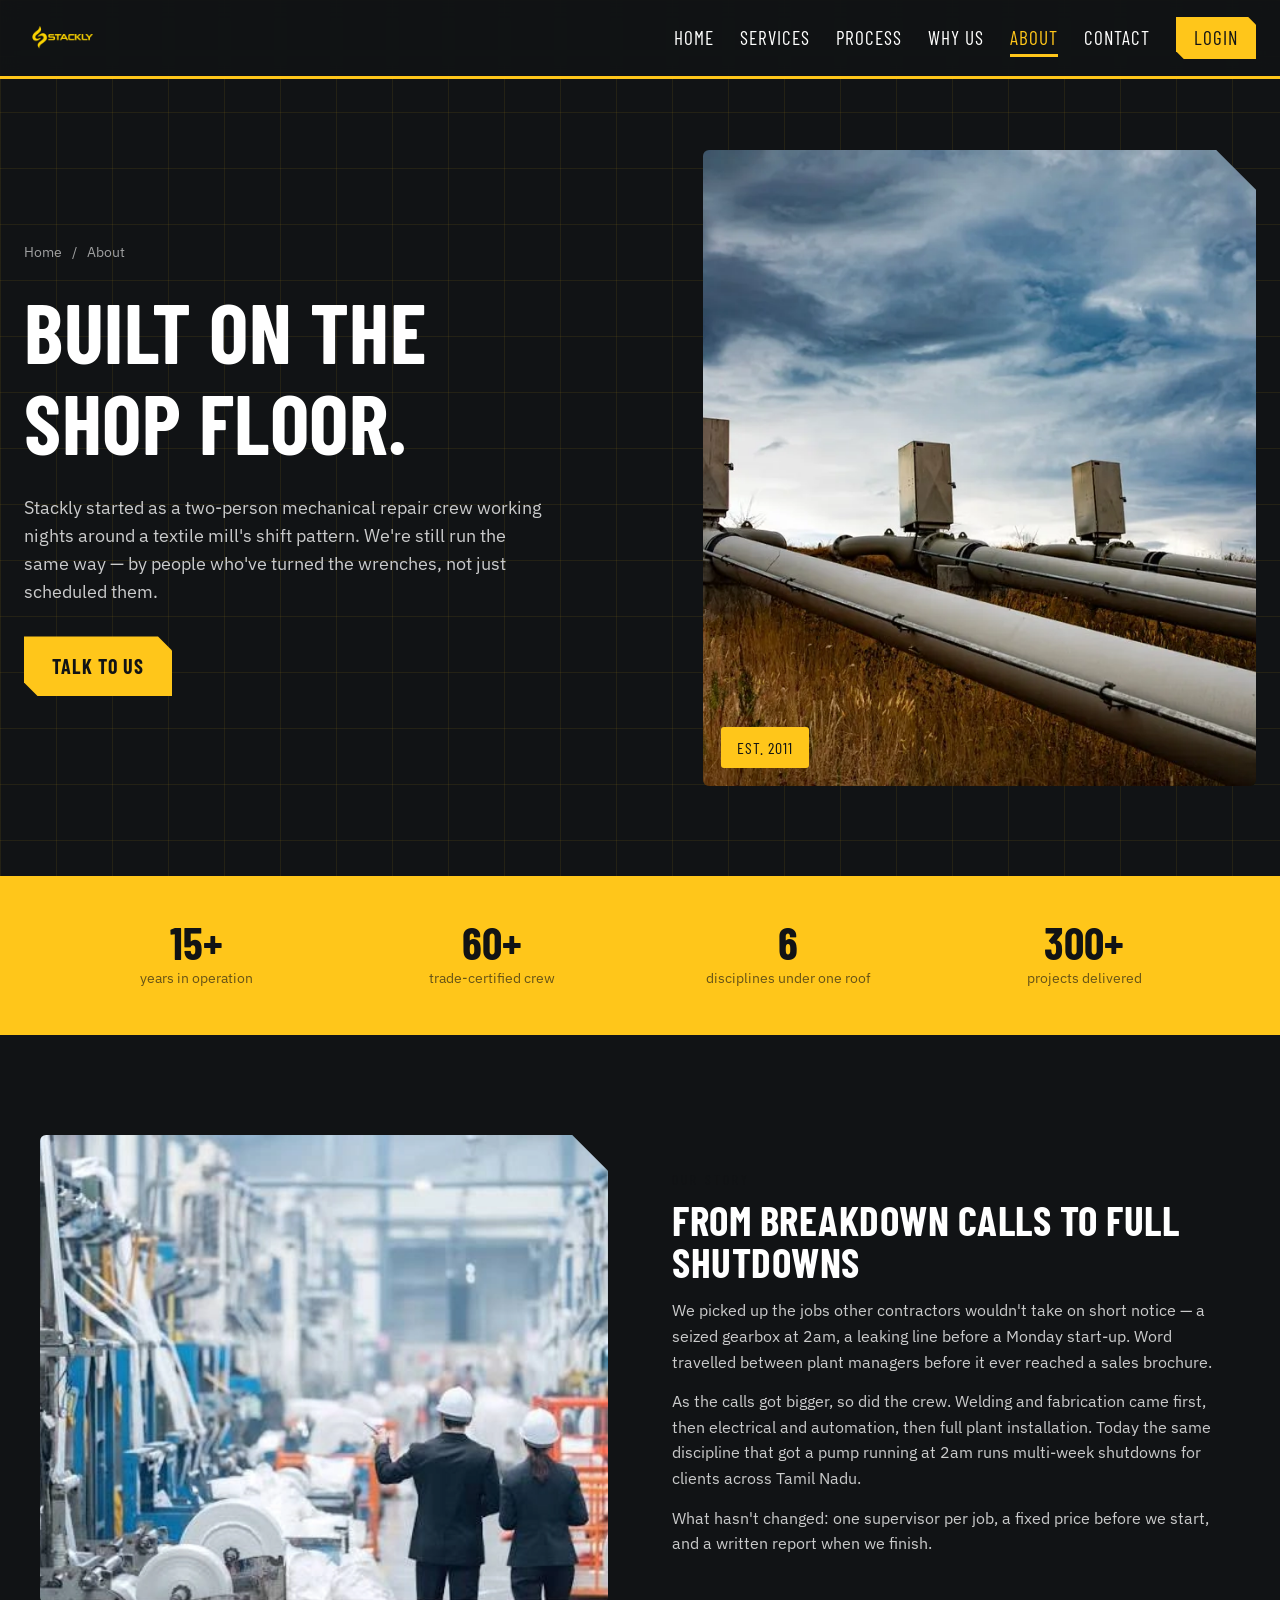
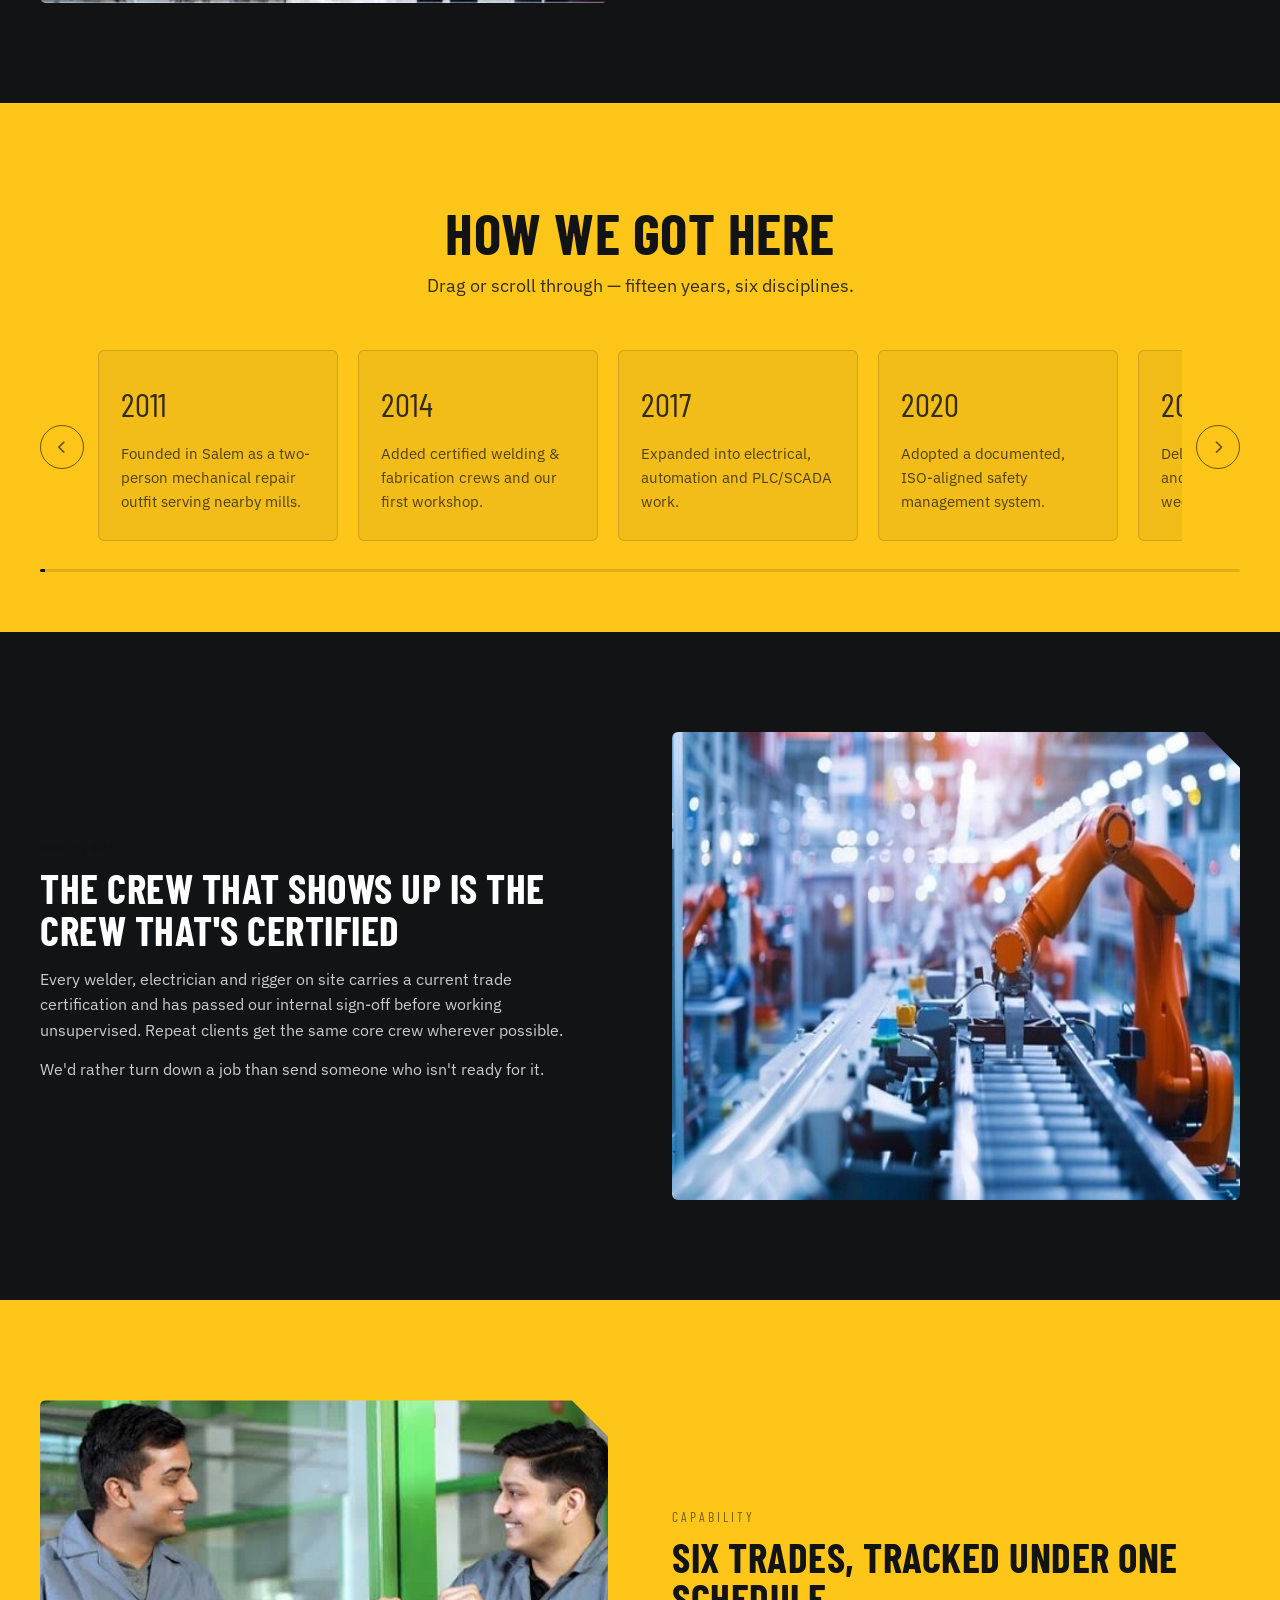
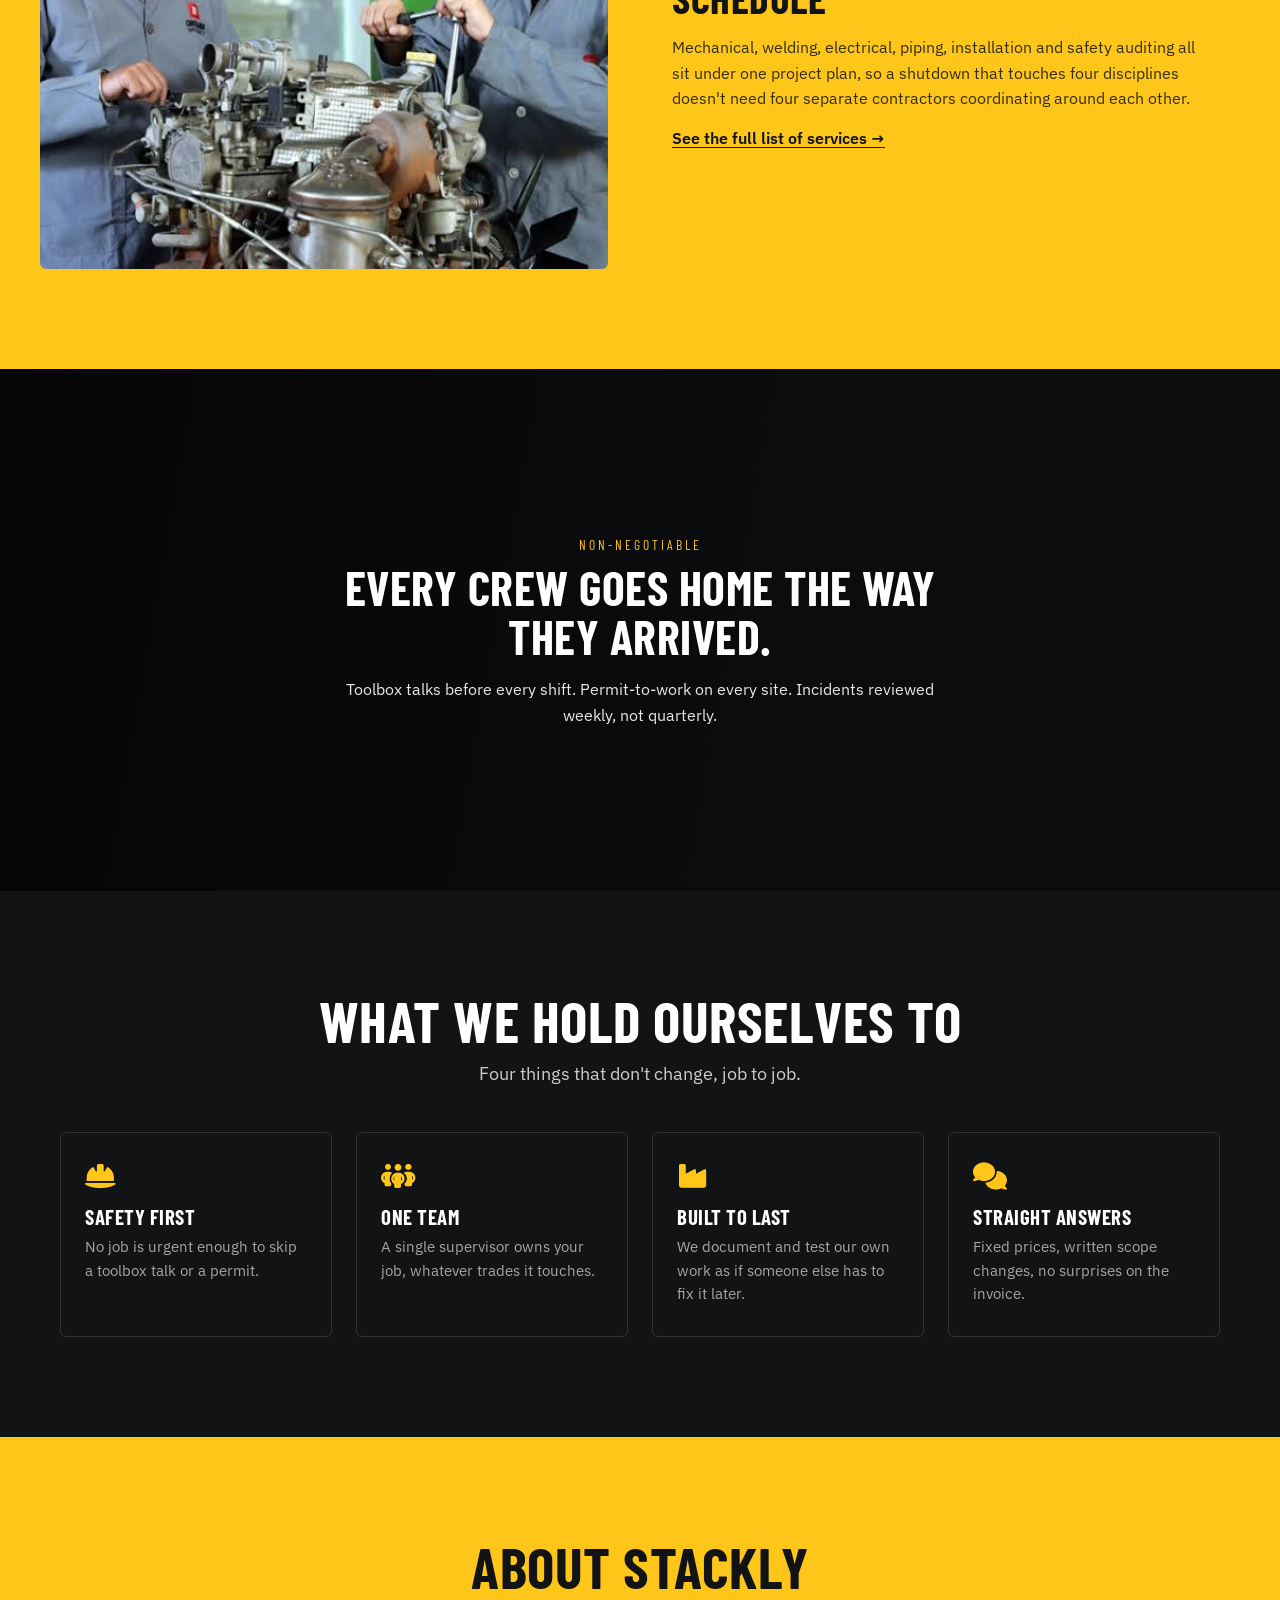
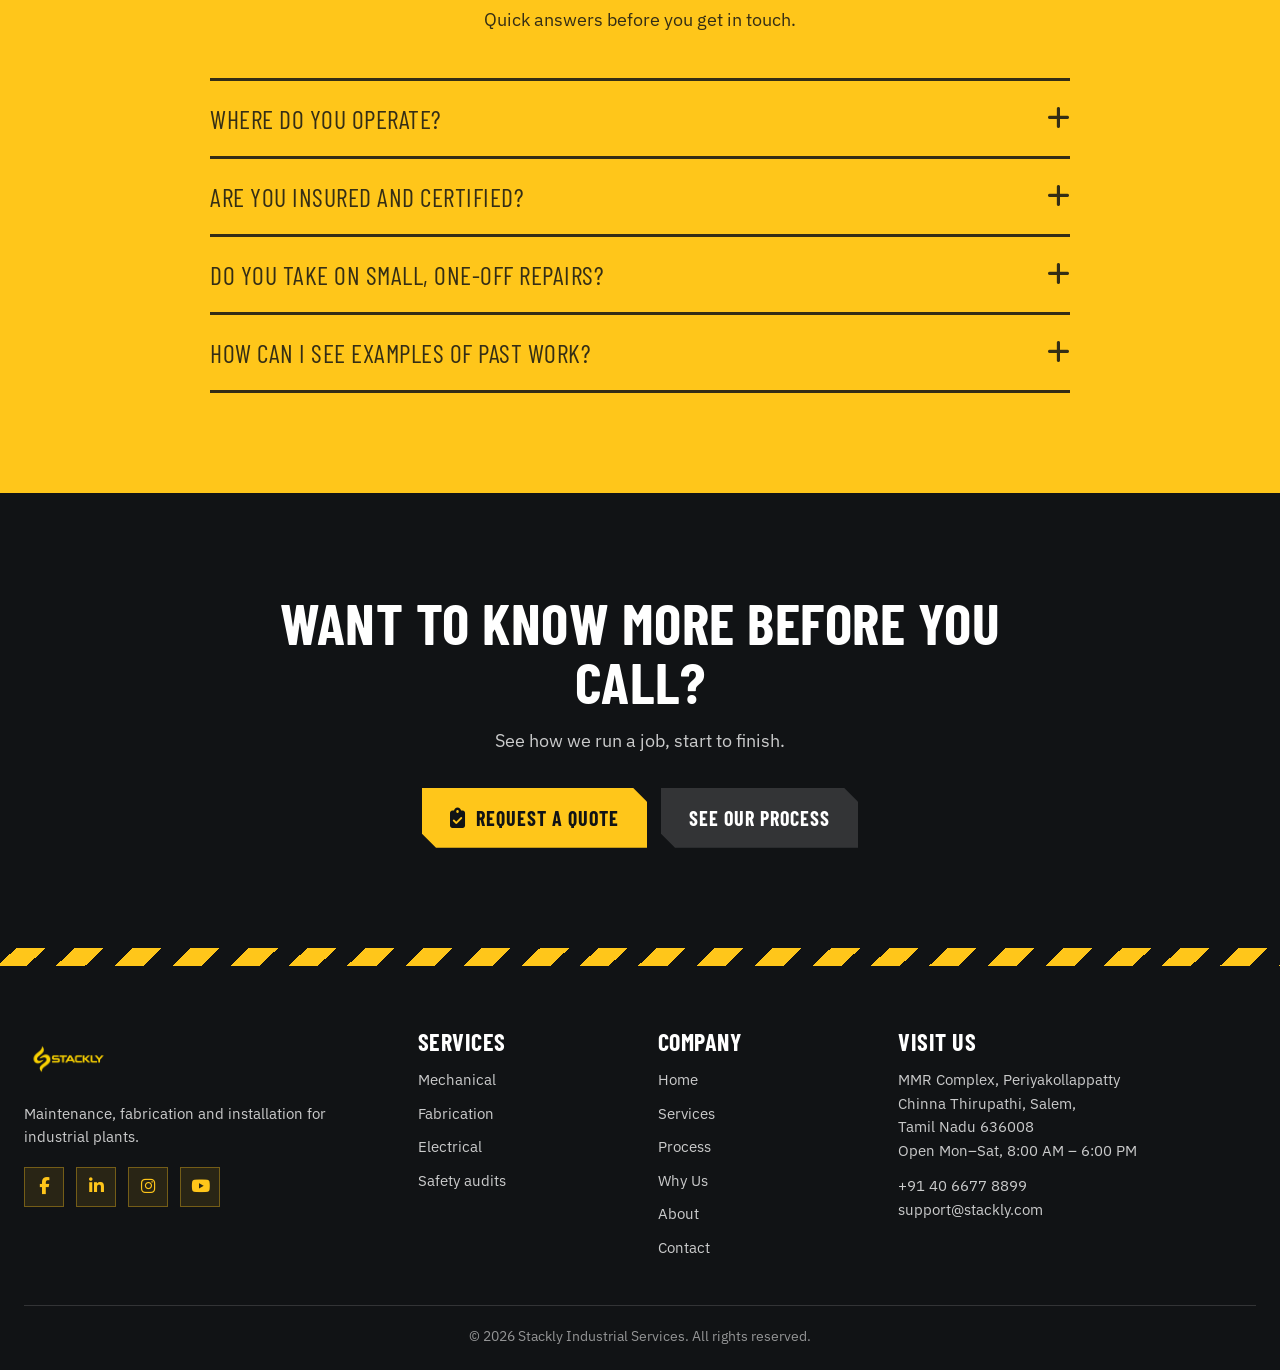
==== commit 1ea54b0d: "final" ====
--- a/html/about.html
+++ b/html/about.html
@@ -23,7 +23,7 @@
         <a href="./process.html">Process</a>
         <a href="./whyus.html">Why Us</a>
         <a href="./about.html" aria-current="page">About</a>
-        <a href="../index.html#contact">Contact</a>
+        <a href="./contact.html">Contact</a>
         <a href="./404.html" class="nav-cta">Login</a>
       </nav>
       <button class="menu-toggle" type="button" aria-label="Open menu" aria-expanded="false" aria-controls="nav"><i class="fa-solid fa-bars"></i></button>
@@ -160,6 +160,12 @@
       <div>
         <a href="../index.html" class="brand"><img src="../assets/logo1.webp" alt="Stackly Industrial Services" class="logo-img"></a>
         <p>Maintenance, fabrication and installation for industrial plants.</p>
+        <div class="social">
+    <a href="./html/404.html" aria-label="Facebook"><i class="fa-brands fa-facebook-f"></i></a>
+    <a href="./html/404.html" aria-label="LinkedIn"><i class="fa-brands fa-linkedin-in"></i></a>
+    <a href="./html/404.html" aria-label="Instagram"><i class="fa-brands fa-instagram"></i></a>
+    <a href="./html/404.html" aria-label="YouTube"><i class="fa-brands fa-youtube"></i></a>
+  </div>
       </div>
       <div>
         <h4>Services</h4>
--- a/css/styles.css
+++ b/css/styles.css
@@ -145,6 +145,16 @@
 .foot h4{font-size:1.5rem;color:#fff;margin-bottom:14px}
 .foot p,.foot li,.foot address{font-size:.92rem;font-style:normal;margin-top:12px}
 .foot li{margin:0 0 10px}.foot a:hover{color:var(--amb)}
+
+/* Footer social icons */
+.social{display:flex;gap:12px;margin-top:18px}
+.social a{
+  width:40px;height:40px;display:grid;place-items:center;
+  background:rgba(255,198,26,.1);border:1px solid rgba(255,198,26,.35);
+  color:var(--amb);font-size:1.05rem;transition:background .25s,color .25s,transform .25s var(--ease);
+}
+.social a:hover{background:var(--amb);color:var(--ink);transform:translateY(-3px)}
+
 .copy{max-width:1280px;margin:0 auto;padding-top:20px;border-top:1px solid rgba(255,255,255,.14);text-align:center;font-size:.85rem;color:rgba(255,255,255,.55)}
 
 /* Reveal: a clean wipe-up, staggered by JS via --d */
@@ -238,4 +248,5 @@
   .foot .brand{display:block}
   .foot .logo-img{margin:0 auto}
   .foot address{margin-left:auto;margin-right:auto}
+  .social{justify-content:center}
 }
